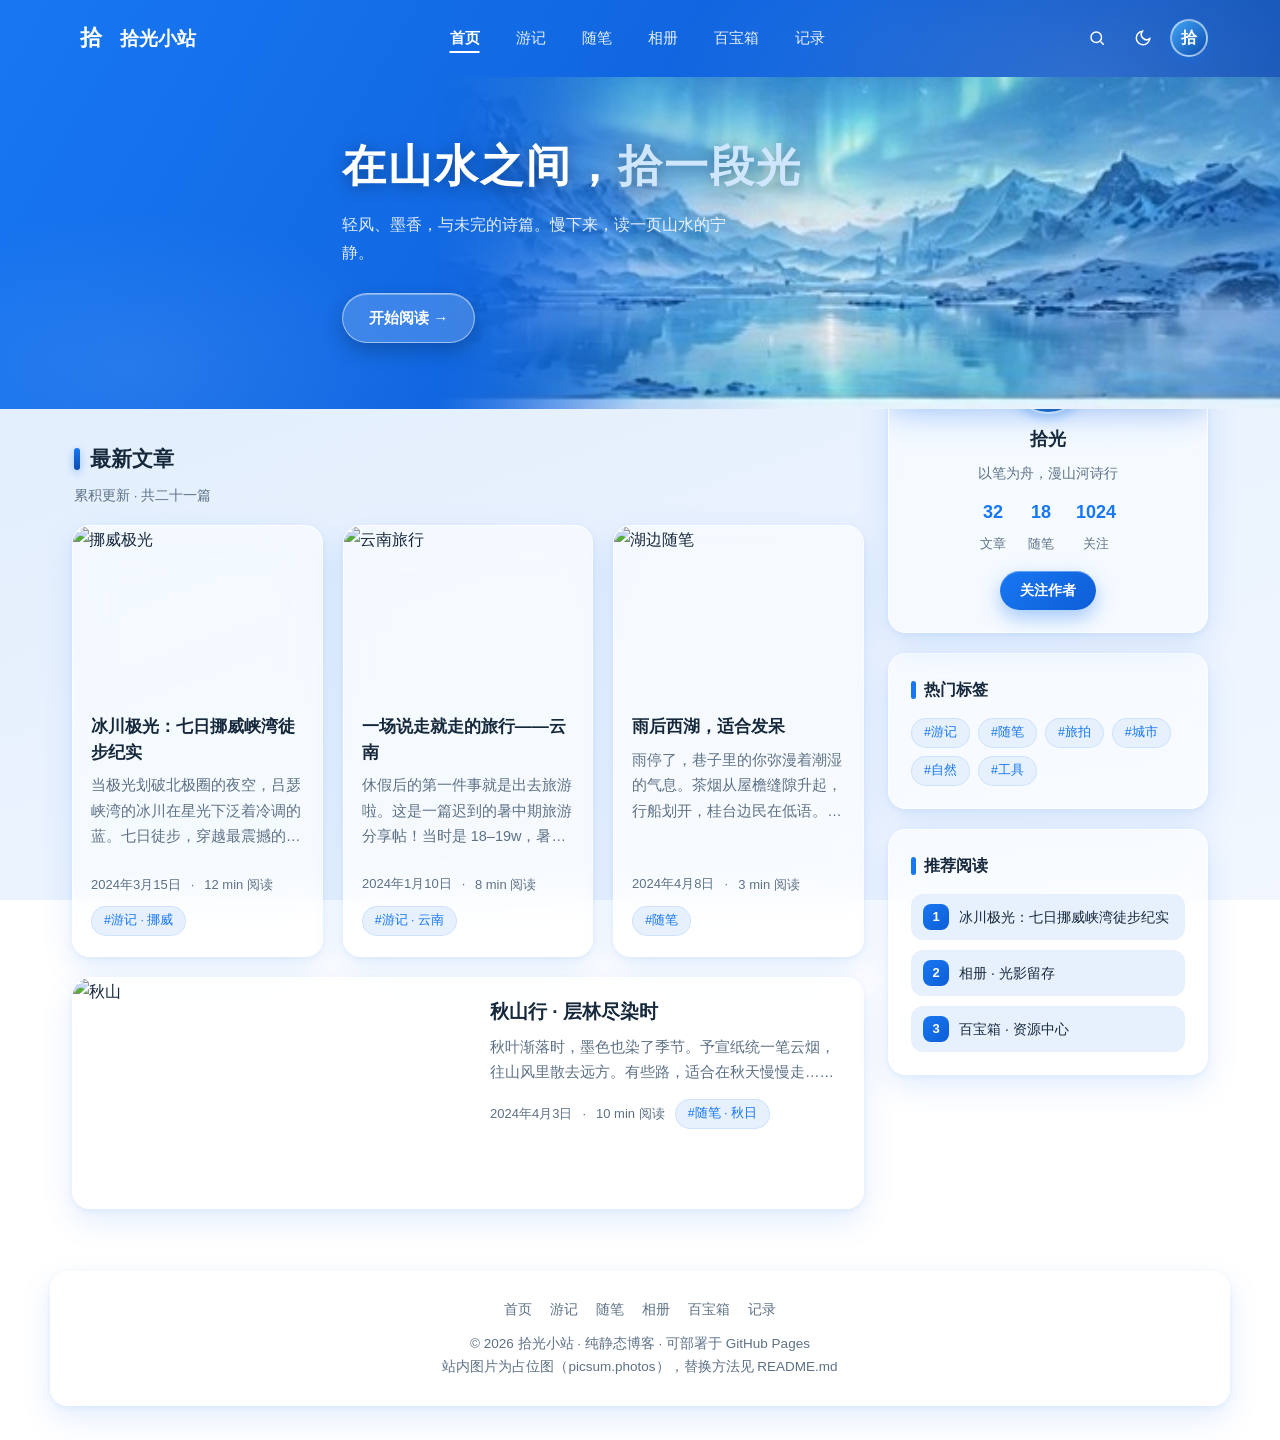
==== index.html @ 0eba267c "游记：修复头像+更换纯净极光banner+导航和谐渐变" ====
<!DOCTYPE html>
<html lang="zh-CN">
<head>
<meta charset="UTF-8">
<meta name="viewport" content="width=device-width, initial-scale=1.0">
<title>拾光小站 · 首页</title>
<meta name="description" content="拾光小站——游记、随笔、相册与百宝箱，记录山水与日常。">
<link rel="stylesheet" href="css/style.css?v=13">
</head>
<body data-page="index">

<!-- ================= 首页蓝色通栏（导航 + Banner） ================= -->
<div class="blue-top">
<header class="site-header solid">
  <div class="wrap header-inner">
    <a class="logo" href="index.html"><span class="logo-mark">拾</span><span class="logo-text">拾光小站</span></a>
    <nav class="main-nav" id="mainNav">
      <a href="index.html" data-nav="index">首页</a>
      <a href="travel.html" data-nav="travel">游记</a>
      <a href="essays.html" data-nav="essays">随笔</a>
      <a href="album.html" data-nav="album">相册</a>
      <a href="treasure.html" data-nav="treasure">百宝箱</a>
      <a href="records.html" data-nav="records">记录</a>
    </nav>
    <div class="header-actions">
      <button class="icon-btn" id="searchBtn" aria-label="搜索">
        <svg viewBox="0 0 24 24" fill="none" stroke="currentColor" stroke-width="2"><circle cx="11" cy="11" r="7"/><path d="M21 21l-4.3-4.3"/></svg>
      </button>
      <button class="icon-btn" id="themeBtn" aria-label="切换深浅色">
        <svg viewBox="0 0 24 24" fill="none" stroke="currentColor" stroke-width="2"><path d="M21 12.8A9 9 0 1 1 11.2 3a7 7 0 0 0 9.8 9.8z"/></svg>
      </button>
      <span class="avatar" title="博主">拾</span>
      <button class="icon-btn hamburger" id="hamburger" aria-label="菜单">
        <svg viewBox="0 0 24 24" fill="none" stroke="currentColor" stroke-width="2"><path d="M4 7h16M4 12h16M4 17h16"/></svg>
      </button>
    </div>
  </div>
  <div class="search-bar" id="searchBar">
    <div class="wrap search-inner">
      <input id="searchInput" type="text" placeholder="搜索文章、相册、百宝箱…">
      <div class="search-results" id="searchResults"></div>
    </div>
  </div>
</header>

<section class="hero-blue">
  <div class="hero-blue-bg"><img src="images/hero-banner.jpg" alt="山水横幅"></div>
  <div class="wrap hero-blue-inner">
    <div class="hero-blue-text">
      <h1>在山水之间，<span class="hl">拾一段光</span></h1>
      <p class="sub">轻风、墨香，与未完的诗篇。慢下来，读一页山水的宁静。</p>
      <a class="btn glass-btn" href="travel.html">开始阅读 →</a>
    </div>
  </div>
</section>
</div>

<div class="wrap">

  <!-- ================= 双栏 ================= -->
  <div class="layout">
    <main>
      <h2 class="section-title">最新文章</h2>
      <p class="section-sub">累积更新 · 共二十一篇</p>

      <div class="post-grid">
      <article class="post-card glass">
        <div class="cover"><a href="travel.html"><img loading="lazy" src="https://picsum.photos/seed/pick-aurora/900/440" alt="挪威极光"></a></div>
        <div class="post-body">
          <h3><a href="travel.html">冰川极光：七日挪威峡湾徒步纪实</a></h3>
          <p class="post-excerpt">当极光划破北极圈的夜空，吕瑟峡湾的冰川在星光下泛着冷调的蓝。七日徒步，穿越最震撼的峡湾线，从卑尔根出发，深入极地边缘，体验冰与光的诗篇……</p>
          <div class="post-meta"><span>2024年3月15日</span><span>·</span><span>12 min 阅读</span><a class="tag" href="travel.html">#游记 · 挪威</a></div>
        </div>
      </article>

      <article class="post-card glass">
        <div class="cover"><a href="travel.html"><img loading="lazy" src="https://picsum.photos/seed/pick-yunnan/900/440" alt="云南旅行"></a></div>
        <div class="post-body">
          <h3><a href="travel.html">一场说走就走的旅行——云南</a></h3>
          <p class="post-excerpt">休假后的第一件事就是出去旅游啦。这是一篇迟到的暑中期旅游分享帖！当时是 18–19w，暑中期后孕反消失，感觉身轻如燕，检查一路绿灯，于是说走就走，选了云南，主打一个休闲式穷游……</p>
          <div class="post-meta"><span>2024年1月10日</span><span>·</span><span>8 min 阅读</span><a class="tag" href="travel.html">#游记 · 云南</a></div>
        </div>
      </article>

      <article class="post-card glass">
        <div class="cover"><a href="essays.html"><img loading="lazy" src="https://picsum.photos/seed/pick-lake/900/440" alt="湖边随笔"></a></div>
        <div class="post-body">
          <h3><a href="essays.html">雨后西湖，适合发呆</a></h3>
          <p class="post-excerpt">雨停了，巷子里的你弥漫着潮湿的气息。茶烟从屋檐缝隙升起，行船划开，桂台边民在低语。有些下午，就该浪费在发呆里……</p>
          <div class="post-meta"><span>2024年4月8日</span><span>·</span><span>3 min 阅读</span><a class="tag" href="essays.html">#随笔</a></div>
        </div>
      </article>
      </div>

      <article class="post-card glass wide">
        <div class="cover"><a href="essays.html"><img loading="lazy" src="https://picsum.photos/seed/pick-autumn/900/520" alt="秋山"></a></div>
        <div class="post-body">
          <h3><a href="essays.html">秋山行 · 层林尽染时</a></h3>
          <p class="post-excerpt">秋叶渐落时，墨色也染了季节。予宣纸统一笔云烟，往山风里散去远方。有些路，适合在秋天慢慢走……</p>
          <div class="post-meta"><span>2024年4月3日</span><span>·</span><span>10 min 阅读</span><a class="tag" href="essays.html">#随笔 · 秋日</a></div>
        </div>
      </article>
    </main>

    <aside class="sidebar">
      <div class="side-card glass author-top">
        <span class="avatar big">拾</span>
        <div class="name">拾光</div>
        <p class="bio">以笔为舟，漫山河诗行</p>
        <div class="author-stats">
          <div><b>32</b><span>文章</span></div>
          <div><b>18</b><span>随笔</span></div>
          <div><b>1024</b><span>关注</span></div>
        </div>
        <a class="btn sm" href="records.html">关注作者</a>
      </div>

      <div class="side-card glass">
        <h4>热门标签</h4>
        <div class="tag-cloud">
          <a class="tag" href="travel.html">#游记</a>
          <a class="tag" href="essays.html">#随笔</a>
          <a class="tag" href="album.html">#旅拍</a>
          <a class="tag" href="album.html">#城市</a>
          <a class="tag" href="album.html">#自然</a>
          <a class="tag" href="treasure.html">#工具</a>
        </div>
      </div>

      <div class="side-card glass">
        <h4>推荐阅读</h4>
        <div class="rec-list">
          <a href="travel.html"><span class="n">1</span>冰川极光：七日挪威峡湾徒步纪实</a>
          <a href="album.html"><span class="n">2</span>相册 · 光影留存</a>
          <a href="treasure.html"><span class="n">3</span>百宝箱 · 资源中心</a>
        </div>
      </div>
    </aside>
  </div>
</div>

<!-- ================= 页脚（全站共用） ================= -->
<footer class="site-footer glass wrap">
  <nav class="fnav">
    <a href="index.html">首页</a><a href="travel.html">游记</a><a href="essays.html">随笔</a>
    <a href="album.html">相册</a><a href="treasure.html">百宝箱</a><a href="records.html">记录</a>
  </nav>
  <p>© <span id="year"></span> 拾光小站 · 纯静态博客 · 可部署于 GitHub Pages</p>
  <p>站内图片为占位图（picsum.photos），替换方法见 README.md</p>
</footer>

<button class="to-top" id="toTop" aria-label="回到顶部">↑</button>
<script src="js/main.js"></script>
</body>
</html>
---- css/style.css ----
/* ============================================================
   拾光小站 · 共享样式
   主色调 Facebook 蓝 #1877F2 / 浅冰蓝背景 / 全站玻璃拟态
   纯静态，无构建，直接可用
   ============================================================ */

:root {
  --fb: #1877F2;
  --fb-dark: #0d5ed6;
  --fb-deep: #0a4cb0;
  --fb-soft: #e7f1fe;
  --bg-a: #dcebfc;
  --bg-b: #f2f7ff;
  --card: rgba(255, 255, 255, 0.58);
  --card-border: rgba(255, 255, 255, 0.7);
  --text: #16283c;
  --muted: #5d7186;
  --line: rgba(24, 119, 242, 0.12);
  --shadow-1: 0 2px 6px rgba(24, 119, 242, 0.08);
  --shadow-2: 0 12px 32px rgba(24, 119, 242, 0.12);
  --shadow-3: 0 20px 48px rgba(24, 119, 242, 0.16);
  --radius: 18px;
  --font: -apple-system, BlinkMacSystemFont, "Segoe UI", "PingFang SC",
          "Hiragino Sans GB", "Microsoft YaHei", "Noto Sans SC", sans-serif;
}

/* 深色模式（主题切换按钮用） */
[data-theme="dark"] {
  --bg-a: #0a1830;
  --bg-b: #12294f;
  --card: rgba(18, 34, 62, 0.62);
  --card-border: rgba(120, 170, 255, 0.22);
  --text: #e9f1fc;
  --muted: #9db4d2;
  --line: rgba(120, 170, 255, 0.18);
  --fb-soft: rgba(24, 119, 242, 0.22);
}

* { box-sizing: border-box; margin: 0; padding: 0; }

html { scroll-behavior: smooth; }

body {
  font-family: var(--font);
  color: var(--text);
  background:
    radial-gradient(1200px 600px at 10% -5%, rgba(24, 119, 242, 0.14), transparent 60%),
    radial-gradient(1000px 500px at 95% 10%, rgba(24, 119, 242, 0.10), transparent 60%),
    linear-gradient(160deg, var(--bg-a), var(--bg-b));
  background-attachment: fixed;
  line-height: 1.75;
  min-height: 100vh;
  -webkit-font-smoothing: antialiased;
}

img { max-width: 100%; display: block; }
a { color: inherit; text-decoration: none; }

/* ---------- 玻璃拟态基类 ---------- */
.glass {
  background: var(--card);
  -webkit-backdrop-filter: blur(18px) saturate(1.4);
  backdrop-filter: blur(18px) saturate(1.4);
  border: 1px solid var(--card-border);
  border-radius: var(--radius);
  box-shadow: var(--shadow-1), var(--shadow-2);
}

/* ---------- 版心 ---------- */
.wrap { max-width: 1180px; margin: 0 auto; padding: 0 22px; }

/* ---------- 页眉 ---------- */
.site-header {
  position: sticky; top: 0; z-index: 100;
  background: transparent; border: none; box-shadow: none;
}
.header-inner {
  display: flex; align-items: center; justify-content: space-between;
  max-width: 1180px; margin: 0 auto; padding: 14px 22px; gap: 12px;
}
.logo { display: flex; align-items: center; gap: 10px; font-weight: 800; font-size: 19px; }
.logo-mark {
  width: 38px; height: 38px; flex: none;
  display: grid; place-items: center; color: var(--fb); font-size: 22px; font-weight: 800;
  background: transparent; border: none; box-shadow: none;
}
.main-nav { display: flex; gap: 4px; }
.main-nav a {
  padding: 9px 16px; font-size: 15px; color: var(--muted);
  white-space: nowrap; transition: color .25s ease;
}
.main-nav a:hover { color: var(--fb); background: none; }
.main-nav a.active {
  color: var(--fb); font-weight: 700; background: none; box-shadow: none;
  text-decoration: underline; text-underline-offset: 8px; text-decoration-thickness: 2px;
}
.header-actions { display: flex; align-items: center; gap: 8px; }
.icon-btn {
  width: 38px; height: 38px; border-radius: 50%; border: none;
  background: transparent; color: var(--text); cursor: pointer;
  display: grid; place-items: center;
  transition: transform .2s ease;
}
.icon-btn:hover { transform: translateY(-2px); box-shadow: none; }
.icon-btn svg { width: 18px; height: 18px; }
.avatar {
  width: 38px; height: 38px; border-radius: 50%; flex: none;
  display: grid; place-items: center; color: #fff; font-weight: 700;
  background: linear-gradient(135deg, #42a5f5, var(--fb-deep));
  box-shadow: 0 4px 12px rgba(24, 119, 242, 0.35);
  border: 2px solid rgba(255, 255, 255, 0.7);
}
.hamburger { display: none; }

/* 搜索条 */
.search-bar {
  overflow: hidden; max-height: 0; transition: max-height .3s ease;
  border-top: 1px solid transparent;
}
.search-bar.open { max-height: 300px; border-top-color: var(--line); }
.search-inner { padding: 14px 20px; }
.search-inner input {
  width: 100%; padding: 12px 16px; border-radius: 12px; font-size: 15px;
  border: 1px solid var(--line); background: rgba(255, 255, 255, 0.7);
  color: var(--text); outline: none; font-family: var(--font);
}
.search-inner input:focus { border-color: var(--fb); box-shadow: 0 0 0 3px rgba(24,119,242,.15); }
.search-results { margin-top: 10px; display: grid; gap: 8px; }
.search-results a {
  padding: 10px 14px; border-radius: 12px; background: var(--fb-soft);
  font-size: 14px; transition: transform .2s ease;
}
.search-results a:hover { transform: translateX(4px); }
.search-empty { color: var(--muted); font-size: 14px; padding: 8px 4px; }

/* ---------- 按钮（文字绝不溢出） ---------- */
.btn {
  display: inline-flex; align-items: center; justify-content: center; gap: 8px;
  padding: 11px 26px; border-radius: 999px; border: none; cursor: pointer;
  font-size: 15px; font-weight: 700; font-family: var(--font);
  color: #fff; white-space: nowrap; flex: none;
  background: linear-gradient(135deg, var(--fb), var(--fb-dark));
  box-shadow: 0 8px 20px rgba(24, 119, 242, 0.38), inset 0 1px 0 rgba(255,255,255,.35);
  transition: transform .22s ease, box-shadow .22s ease;
}
.btn:hover { transform: translateY(-3px); box-shadow: 0 14px 28px rgba(24,119,242,.42), inset 0 1px 0 rgba(255,255,255,.35); }
.btn:active { transform: translateY(-1px); }
.btn.ghost {
  background: var(--card); color: var(--fb);
  border: 1px solid var(--line);
  -webkit-backdrop-filter: blur(12px); backdrop-filter: blur(12px);
  box-shadow: var(--shadow-1);
}
.btn.sm { padding: 8px 20px; font-size: 13.5px; }

/* ---------- 首页蓝色通栏（导航 + Banner，贴渲染图） ---------- */
.blue-top {
  background: linear-gradient(120deg, #1877F2 0%, #0f63dd 55%, #0a45a5 100%);
  position: relative; overflow: hidden;
}
.blue-top::before {
  content: ""; position: absolute; inset: 0; pointer-events: none;
  background:
    radial-gradient(700px 320px at 85% 20%, rgba(255,255,255,.14), transparent 60%),
    radial-gradient(500px 260px at 10% 90%, rgba(255,255,255,.08), transparent 60%);
}
/* 蓝条上的实色导航 */
.site-header.solid {
  position: relative; z-index: 2; max-width: none; margin: 0; border-radius: 0;
  background: transparent; border: none; box-shadow: none;
  -webkit-backdrop-filter: none; backdrop-filter: none;
}
.site-header.solid .header-inner { max-width: 1180px; margin: 0 auto; padding: 16px 22px; }
.site-header.solid .logo-text { color: #fff; }
.site-header.solid .logo-mark { background: transparent; border: none; box-shadow: none; color: #fff; }
.site-header.solid .main-nav a { color: rgba(255,255,255,.9); }
.site-header.solid .main-nav a:hover { background: none; color: #fff; }
.site-header.solid .main-nav a.active {
  background: none; box-shadow: none; color: #fff; font-weight: 700;
  text-decoration: underline; text-underline-offset: 8px; text-decoration-thickness: 2px;
}
.site-header.solid .icon-btn { background: transparent; border: none; box-shadow: none; color: #fff; }
.site-header.solid .avatar { border-color: rgba(255,255,255,.55); }
.site-header.solid .search-bar.open { border-top-color: rgba(255,255,255,.25); }
.site-header.solid .search-inner input { background: rgba(255,255,255,.94); }
/* Banner：山水图右置，与蓝底羽化融合 */
.hero-blue { position: relative; z-index: 1; overflow: hidden; }
.hero-blue-bg {
  position: absolute; top: 0; right: 0; bottom: 0; width: 66%;
  -webkit-mask-image: linear-gradient(90deg, transparent 0, #000 24%);
  mask-image: linear-gradient(90deg, transparent 0, #000 24%);
}
.hero-blue-bg img { width: 100%; height: 100%; object-fit: cover; display: block; }
.hero-blue-bg::after {
  content: ""; position: absolute; inset: 0;
  background: linear-gradient(90deg, rgba(15,99,221,.5), rgba(15,99,221,0) 42%);
}
.hero-blue-inner { position: relative; z-index: 1; padding-top: 58px; padding-bottom: 66px; max-width: 640px; }
.hero-blue-text h1 {
  color: #fff; font-size: clamp(30px, 4.2vw, 44px); line-height: 1.4;
  letter-spacing: 2px; margin-bottom: 14px; text-shadow: 0 3px 16px rgba(0,0,0,.35);
}
.hero-blue-text h1 .hl { color: #cfe6ff; }
.hero-blue-text .sub { color: rgba(255,255,255,.88); font-size: 16px; margin-bottom: 26px; max-width: 44ch; }
.btn.glass-btn {
  background: rgba(255,255,255,.18); color: #fff;
  border: 1px solid rgba(255,255,255,.5);
  -webkit-backdrop-filter: blur(10px); backdrop-filter: blur(10px);
  box-shadow: 0 8px 20px rgba(0,0,0,.22), inset 0 1px 0 rgba(255,255,255,.35);
}

/* ---------- 最新文章三列 ---------- */
.post-grid { display: grid; grid-template-columns: repeat(3, 1fr); gap: 20px; }
.post-grid .post-card { margin-bottom: 0; display: flex; flex-direction: column; }
.post-grid .post-card .cover img { height: 170px; }
.post-grid .post-body { padding: 18px 18px 20px; display: flex; flex-direction: column; flex: 1; }
.post-grid .post-body h3 { font-size: 17px; }
.post-grid .post-excerpt { -webkit-line-clamp: 3; }
.post-grid .post-meta { margin-top: auto; padding-top: 10px; }
/* 宽幅大卡（三张下面那张） */
.post-card.wide { display: grid; grid-template-columns: 1fr 1fr; margin-top: 20px; }
.post-card.wide .cover img { height: 100%; min-height: 230px; }

/* ---------- 双栏布局 ---------- */
.layout { display: grid; grid-template-columns: 1fr 320px; gap: 24px; margin: 26px 0 40px; align-items: start; }
.section-title { display: flex; align-items: center; gap: 10px; font-size: 21px; font-weight: 800; margin: 6px 2px 16px; }
.section-title::before { content: ""; width: 6px; height: 22px; border-radius: 4px; background: linear-gradient(180deg, var(--fb), var(--fb-deep)); box-shadow: 0 3px 8px rgba(24,119,242,.4); }
.section-sub { color: var(--muted); font-size: 13.5px; margin: -10px 2px 18px; }

/* ---------- 文章卡片 ---------- */
.post-card {
  padding: 0; overflow: hidden; margin-bottom: 22px;
  transition: transform .28s ease, box-shadow .28s ease;
}
.post-card:hover { transform: translateY(-6px); box-shadow: var(--shadow-2), var(--shadow-3); }
.post-card .cover { overflow: hidden; }
.post-card .cover img { width: 100%; height: 220px; object-fit: cover; transition: transform .6s ease; }
.post-card:hover .cover img { transform: scale(1.05); }
.post-body { padding: 20px 22px 22px; }
.post-body h3 { font-size: 19px; margin-bottom: 8px; line-height: 1.5; }
.post-body h3 a:hover { color: var(--fb); }
.post-excerpt { color: var(--muted); font-size: 14.5px; margin-bottom: 14px;
  display: -webkit-box; -webkit-line-clamp: 2; -webkit-box-orient: vertical; overflow: hidden; }
.post-meta { display: flex; flex-wrap: wrap; gap: 10px; align-items: center; font-size: 13px; color: var(--muted); }
.tag {
  font-size: 12.5px; color: var(--fb); background: var(--fb-soft);
  border: 1px solid var(--line); padding: 3px 12px; border-radius: 999px; white-space: nowrap;
}

/* ---------- 侧栏 ---------- */
.sidebar { display: grid; gap: 20px; position: sticky; top: 96px; }
.side-card { padding: 22px; }
.side-card h4 { font-size: 16px; font-weight: 800; margin-bottom: 14px; display: flex; align-items: center; gap: 8px; }
.side-card h4::before { content: ""; width: 5px; height: 18px; border-radius: 3px; background: var(--fb); }
.author-top { text-align: center; }
.author-top .avatar.big { width: 76px; height: 76px; font-size: 30px; margin: 0 auto 10px; }
.author-top .name { font-size: 18px; font-weight: 800; }
.author-top .bio { color: var(--muted); font-size: 13.5px; margin: 6px 0 12px; }
.author-stats { display: flex; justify-content: center; gap: 22px; margin-bottom: 14px; }
.author-stats div { text-align: center; }
.author-stats b { display: block; font-size: 18px; color: var(--fb); }
.author-stats span { font-size: 12.5px; color: var(--muted); }
.tag-cloud { display: flex; flex-wrap: wrap; gap: 8px; }
.rec-list { display: grid; gap: 10px; }
.rec-list a { display: flex; gap: 10px; align-items: center; padding: 10px 12px; border-radius: 12px; background: var(--fb-soft); font-size: 14px; transition: transform .2s ease; }
.rec-list a:hover { transform: translateX(4px); }
.rec-list .n { flex: none; width: 26px; height: 26px; border-radius: 8px; display: grid; place-items: center;
  background: linear-gradient(135deg, var(--fb), var(--fb-dark)); color: #fff; font-size: 13px; font-weight: 700; }

/* ---------- 页脚 ---------- */
.site-footer { margin: 20px auto 34px; padding: 26px 30px; text-align: center; color: var(--muted); font-size: 13.5px; }
.site-footer .fnav { display: flex; justify-content: center; flex-wrap: wrap; gap: 18px; margin-bottom: 10px; }
.site-footer .fnav a:hover { color: var(--fb); }

/* ---------- 回到顶部 ---------- */
.to-top {
  position: fixed; right: 26px; bottom: 30px; z-index: 90;
  width: 48px; height: 48px; border-radius: 50%; border: 1px solid var(--card-border);
  background: linear-gradient(135deg, var(--fb), var(--fb-dark)); color: #fff;
  font-size: 20px; cursor: pointer; display: grid; place-items: center;
  box-shadow: 0 10px 24px rgba(24,119,242,.4);
  opacity: 0; pointer-events: none; transform: translateY(12px);
  transition: all .3s ease;
}
.to-top.show { opacity: 1; pointer-events: auto; transform: none; }
.to-top:hover { transform: translateY(-4px); }

/* ---------- 内页通用 ---------- */
.page-hero { margin: 26px 0; padding: 40px; text-align: center; position: relative; overflow: hidden; }
.page-hero h1 { font-size: clamp(26px, 3.6vw, 36px); margin-bottom: 10px; }
.page-hero p { color: var(--muted); max-width: 60ch; margin: 0 auto; }

/* 文章详情 hero */
.article-hero { margin: 26px 0; overflow: hidden; position: relative; }
.article-hero img { width: 100%; height: 380px; object-fit: cover; }
.article-hero .overlay {
  position: absolute; inset: auto 0 0 0; padding: 60px 36px 28px; color: #fff;
  background: linear-gradient(180deg, transparent, rgba(8, 25, 55, 0.78));
}
.article-hero h1 { font-size: clamp(24px, 3.4vw, 34px); margin-bottom: 10px; text-shadow: 0 2px 12px rgba(0,0,0,.4); }
.article-hero .meta { display: flex; flex-wrap: wrap; gap: 12px; font-size: 13.5px; opacity: .92; }
.article-hero .meta span { background: rgba(255,255,255,.18); border: 1px solid rgba(255,255,255,.35);
  padding: 4px 14px; border-radius: 999px; white-space: nowrap;
  -webkit-backdrop-filter: blur(8px); backdrop-filter: blur(8px); }

.article-body { padding: 34px 36px; }
.article-body h2 { font-size: 22px; margin: 30px 0 14px; padding-left: 12px; border-left: 5px solid var(--fb); }
.article-body h2:first-child { margin-top: 0; }
.article-body p { margin-bottom: 16px; color: var(--text); }
.article-body figure { margin: 22px 0; }
.article-body figure img { border-radius: 14px; box-shadow: var(--shadow-2); width: 100%; }
.article-body figcaption { text-align: center; color: var(--muted); font-size: 13px; margin-top: 8px; }
.article-body ul.route { list-style: none; display: grid; gap: 10px; margin: 16px 0; }
.article-body ul.route li { padding: 12px 16px; border-radius: 12px; background: var(--fb-soft); border: 1px solid var(--line); font-size: 15px; }
.toc { list-style: none; display: grid; gap: 8px; counter-reset: toc; }
.toc a { display: flex; gap: 10px; align-items: baseline; padding: 9px 12px; border-radius: 10px; font-size: 14.5px; transition: background .2s ease; }
.toc a:hover, .toc a.active { background: var(--fb-soft); color: var(--fb); font-weight: 700; }
.toc a::before { counter-increment: toc; content: "0" counter(toc); color: var(--fb); font-weight: 800; font-size: 13px; }

/* ---------- 随笔时间流 ---------- */
.essay-stream { position: relative; margin: 8px 0 40px; padding-left: 34px; }
.essay-stream::before { content: ""; position: absolute; left: 10px; top: 8px; bottom: 8px; width: 3px;
  border-radius: 3px; background: linear-gradient(180deg, var(--fb), rgba(24,119,242,.08)); }
.essay-item { position: relative; margin-bottom: 20px; padding: 20px 22px; transition: transform .25s ease, box-shadow .25s ease; }
.essay-item:hover { transform: translateY(-4px); box-shadow: var(--shadow-2), var(--shadow-3); }
.essay-item::before { content: ""; position: absolute; left: -30px; top: 26px; width: 14px; height: 14px;
  border-radius: 50%; background: var(--fb); border: 3px solid #fff;
  box-shadow: 0 0 0 4px rgba(24,119,242,.25); }
.essay-date { font-size: 12.5px; color: var(--fb); font-weight: 700; margin-bottom: 8px; }
.essay-item p { font-size: 15.5px; }
.essay-item .mood { margin-top: 10px; font-size: 13px; color: var(--muted); }

/* ---------- 相册 ---------- */
.tabs { display: flex; flex-wrap: wrap; gap: 10px; margin: 0 2px 20px; }
.tab {
  padding: 9px 22px; border-radius: 999px; border: 1px solid var(--line); cursor: pointer;
  background: var(--card); font-size: 14.5px; font-family: var(--font); color: var(--muted);
  white-space: nowrap; -webkit-backdrop-filter: blur(12px); backdrop-filter: blur(12px);
  box-shadow: var(--shadow-1); transition: all .25s ease;
}
.tab:hover { color: var(--fb); transform: translateY(-2px); }
.tab.active { color: #fff; font-weight: 700; border-color: transparent;
  background: linear-gradient(135deg, var(--fb), var(--fb-dark));
  box-shadow: 0 8px 18px rgba(24,119,242,.35); }
/* ---------- 相册：统一尺寸网格 ---------- */
.masonry { display: grid; grid-template-columns: repeat(3, 1fr); gap: 18px; margin-bottom: 44px; }
.photo {
  margin-bottom: 0; overflow: hidden; padding: 12px;
  transition: transform .28s ease, box-shadow .28s ease;
}
.photo:hover { transform: translateY(-6px) scale(1.01); box-shadow: var(--shadow-2), var(--shadow-3); }
.photo.hide { display: none; }

/* ---------- 相册页：整页蓝色（贴渲染图） ---------- */
body.page-blue {
  background:
    url("../images/album/page-bg.jpg") center top / cover no-repeat,
    linear-gradient(150deg, #1c82f2 0%, #0f63dd 45%, #0a49ad 100%);
  background-attachment: fixed;
}
/* 相册大外框（贴渲染图） */
.album-panel {
  margin: 26px 0 46px; padding: 36px 36px 42px;
  border-radius: 26px;
  background: rgba(255, 255, 255, 0.3);
  -webkit-backdrop-filter: blur(22px); backdrop-filter: blur(22px);
  border: 1px solid rgba(255, 255, 255, 0.55);
  box-shadow: 0 24px 60px rgba(8, 40, 100, 0.3), inset 0 1px 0 rgba(255, 255, 255, 0.6);
}
.album-panel .album-head { margin: 0 0 26px; }
.album-panel .masonry { margin-bottom: 0; }
/* 面板内深色文字（贴渲染图） */
.album-panel .album-title h1 { color: #0b3a8f; text-shadow: none; }
.album-panel .album-title p { color: rgba(11, 58, 143, 0.72); }
.album-panel .tab {
  background: rgba(255, 255, 255, 0.6); border-color: rgba(24, 119, 242, 0.28); color: var(--fb);
}
.album-panel .tab:hover { background: rgba(255, 255, 255, 0.85); color: var(--fb-dark); }
.album-panel .tab.active {
  background: linear-gradient(135deg, var(--fb), var(--fb-dark)); color: #fff; border-color: transparent;
}
.album-head {
  display: flex; justify-content: space-between; align-items: center;
  gap: 18px; flex-wrap: wrap; margin: 34px 2px 24px;
}
.album-title h1 {
  color: #fff; font-size: clamp(26px, 3.4vw, 34px); letter-spacing: 2px;
  text-shadow: 0 3px 14px rgba(0,0,0,.3);
}
.album-title p { color: rgba(255,255,255,.88); font-size: 14px; margin-top: 8px; }
body.page-blue .tabs { margin: 0; }
body.page-blue .tab {
  background: rgba(255,255,255,.16); border-color: rgba(255,255,255,.4); color: #fff;
}
body.page-blue .tab:hover { color: #fff; background: rgba(255,255,255,.28); }
body.page-blue .tab.active { background: #fff; color: var(--fb); }
body.page-blue .photo {
  background: rgba(255,255,255,.78);
  border-color: rgba(255,255,255,.85);
}
.photo img { width: 100%; aspect-ratio: 16 / 10; object-fit: cover; border-radius: 10px; }
.photo .cap { padding: 12px 8px 6px; display: block; text-align: center; }
.photo .cap b { display: block; font-size: 16.5px; margin-bottom: 8px; }
.cap-meta {
  display: flex; justify-content: space-between; align-items: center;
  font-size: 13px; color: var(--muted);
}
.cap-meta .like { color: var(--fb); font-weight: 800; white-space: nowrap; }
/* 上传照片浮钮 */
.upload-fab {
  position: fixed; right: 26px; bottom: 96px; z-index: 90;
  display: inline-flex; align-items: center; gap: 8px;
  padding: 12px 22px; border-radius: 999px; border: 1px solid rgba(255,255,255,.5);
  background: rgba(255,255,255,.2); color: #fff; cursor: pointer;
  font-size: 15px; font-weight: 700; font-family: var(--font); white-space: nowrap;
  -webkit-backdrop-filter: blur(12px); backdrop-filter: blur(12px);
  box-shadow: 0 10px 24px rgba(0,0,0,.25);
  transition: transform .2s ease;
}
.upload-fab:hover { transform: translateY(-3px); }
/* 轻提示 */
#toast {
  position: fixed; left: 50%; bottom: 90px; z-index: 200;
  transform: translate(-50%, 16px);
  background: rgba(8, 32, 72, .94); color: #fff;
  border: 1px solid rgba(255,255,255,.3);
  padding: 12px 26px; border-radius: 999px; font-size: 14px; text-align: center;
  max-width: 88vw; opacity: 0; pointer-events: none;
  transition: opacity .3s ease, transform .3s ease;
}
#toast.show { opacity: 1; transform: translate(-50%, 0); }

/* ---------- 百宝箱蓝色 Banner（独立通栏） ---------- */
.treasure-banner {
  background:
    url("../images/treasure/banner-bg.jpg?v=3") center / cover no-repeat,
    linear-gradient(120deg, #1877F2 0%, #0f63dd 55%, #0a45a5 100%);
  position: relative; overflow: hidden;
  margin: 0 0 10px;
}
.treasure-banner::before {
  content: ""; position: absolute; inset: 0; pointer-events: none;
  background:
    radial-gradient(700px 320px at 15% 30%, rgba(255,255,255,.14), transparent 60%),
    radial-gradient(500px 260px at 90% 80%, rgba(255,255,255,.08), transparent 60%);
}
.treasure-banner-inner {
  display: grid; grid-template-columns: auto 1fr auto; gap: 36px; align-items: center;
  padding-top: 40px; padding-bottom: 48px; position: relative; z-index: 1;
}
.treasure-chest { width: 170px; height: auto; filter: drop-shadow(0 0 22px rgba(120, 190, 255, .55)); }
.treasure-banner-text h1 {
  color: #fff; font-size: clamp(28px, 3.8vw, 40px); letter-spacing: 2px; margin-bottom: 10px;
  text-shadow: 0 3px 16px rgba(0,0,0,.35);
}
.treasure-banner-text .sub { color: #cfe6ff; font-size: 15.5px; font-weight: 700; margin-bottom: 6px; }
.treasure-banner-text .desc { color: rgba(255,255,255,.82); font-size: 14px; }
.treasure-stats { padding: 18px 20px; display: grid; gap: 12px; min-width: 170px;
  background: rgba(255,255,255,.16); border: 1px solid rgba(255,255,255,.4);
  -webkit-backdrop-filter: blur(14px); backdrop-filter: blur(14px); }
.tstat { display: flex; align-items: baseline; gap: 10px; }
.tstat b { font-size: 20px; color: #fff; }
.tstat span { font-size: 12.5px; color: rgba(255,255,255,.85); white-space: nowrap; }
/* 资源卡图标（渲染图裁出） */
.res-icon-img {
  width: 64px; height: 64px; object-fit: cover; border-radius: 18px; margin: 0 auto 12px;
  box-shadow: 0 8px 18px rgba(24,119,242,.25);
  background: #fff;
}
.res-grid { display: grid; grid-template-columns: repeat(4, 1fr); gap: 18px; margin-bottom: 44px; }
.res-card { padding: 24px 20px; text-align: center; transition: transform .28s ease, box-shadow .28s ease; }
.res-card:hover { transform: translateY(-8px); box-shadow: var(--shadow-2), var(--shadow-3); }
.res-icon {
  width: 58px; height: 58px; margin: 0 auto 12px; border-radius: 18px;
  display: grid; place-items: center; font-size: 27px; color: #fff;
  background: linear-gradient(135deg, var(--fb), var(--fb-deep));
  box-shadow: 0 8px 18px rgba(24,119,242,.35), inset 0 1px 0 rgba(255,255,255,.4);
}
.res-card h3 { font-size: 16.5px; margin-bottom: 8px; }
.res-card p { font-size: 13px; color: var(--muted); margin-bottom: 16px; min-height: 60px; }

/* ---------- 记录时间线 ---------- */
.timeline { position: relative; max-width: 760px; margin: 10px auto 50px; padding-left: 40px; }
.timeline::before { content: ""; position: absolute; left: 13px; top: 6px; bottom: 6px; width: 3px;
  border-radius: 3px; background: linear-gradient(180deg, var(--fb), rgba(24,119,242,.08)); }
.tl-item { position: relative; margin-bottom: 22px; padding: 22px 24px; transition: transform .25s ease, box-shadow .25s ease; }
.tl-item:hover { transform: translateX(6px); box-shadow: var(--shadow-2), var(--shadow-3); }
.tl-item::before { content: ""; position: absolute; left: -33px; top: 28px; width: 16px; height: 16px;
  border-radius: 50%; background: linear-gradient(135deg, var(--fb), var(--fb-deep));
  border: 3px solid #fff; box-shadow: 0 0 0 5px rgba(24,119,242,.22); }
.tl-date { display: inline-block; font-size: 12.5px; font-weight: 800; color: #fff;
  background: linear-gradient(135deg, var(--fb), var(--fb-dark));
  padding: 4px 14px; border-radius: 999px; margin-bottom: 10px; white-space: nowrap;
  box-shadow: 0 4px 10px rgba(24,119,242,.3); }
.tl-item h3 { font-size: 17.5px; margin-bottom: 6px; }
.tl-item p { color: var(--muted); font-size: 14.5px; }

/* ---------- 游记详情（贴渲染图科技风） ---------- */
.travel-top { background: linear-gradient(120deg, #1877F2 0%, #0f63dd 55%, #0a45a5 100%); }
/* 极光 banner 只在导航下方：左侧蓝渐变与导航和谐衔接，右侧山水极光 */
.travel-hero {
  background:
    linear-gradient(90deg, rgba(13,88,205,.95) 0%, rgba(13,88,205,.55) 30%, rgba(13,88,205,0) 58%),
    url("../images/travel/hero-aurora.jpg?v=2") center / cover no-repeat,
    #0a2a6b;
  position: relative;
}
.travel-hero::before { content: ""; position: absolute; inset: 0; pointer-events: none;
  background: linear-gradient(180deg, rgba(10,69,165,.5), transparent 32%); }
.travel-hero::after { content: ""; position: absolute; inset: 0; pointer-events: none;
  background: linear-gradient(180deg, transparent 55%, rgba(8,20,40,.5)); }
.travel-hero-inner { position: relative; z-index: 1; padding: 64px 22px 88px; }
.travel-hero-inner h1 { color: #fff; font-size: clamp(26px, 3.6vw, 40px); letter-spacing: 2px;
  text-shadow: 0 3px 18px rgba(0,0,0,.5); margin-bottom: 10px; }
.travel-hero-inner .sub { color: rgba(255,255,255,.85); font-size: 15px; letter-spacing: 1px; }
.hero-pills { display: flex; flex-wrap: wrap; gap: 10px; margin-top: 20px; }
.hero-pills span {
  background: rgba(255,255,255,.13); border: 1px solid rgba(255,255,255,.38);
  -webkit-backdrop-filter: blur(8px); backdrop-filter: blur(8px);
  color: #fff; font-size: 13px; padding: 7px 16px; border-radius: 999px; white-space: nowrap;
}
/* 科技角框 */
.tech-card { position: relative; }
.tech-card::before, .tech-card::after {
  content: ""; position: absolute; width: 24px; height: 24px; border: 2px solid var(--fb); pointer-events: none;
}
.tech-card::before { top: -2px; left: -2px; border-right: none; border-bottom: none; border-top-left-radius: 18px; }
.tech-card::after { bottom: -2px; right: -2px; border-left: none; border-top: none; border-bottom-right-radius: 18px; }
/* 左上小信息卡 */
.info-mini {
  display: grid; grid-template-columns: repeat(4, 1fr); gap: 8px;
  padding: 18px 20px; margin-bottom: 22px; text-align: center;
}
.info-mini .k { font-size: 18px; display: block; margin-bottom: 2px; }
.info-mini b { display: block; font-size: 16px; color: var(--text); }
.info-mini i { font-style: normal; font-size: 12px; color: var(--muted); }
/* 正文分节 */
.tsec { padding: 30px 32px; margin-bottom: 22px; }
.tsec h2 { font-size: 21px; margin-bottom: 14px; color: var(--text); }
.tsec h2 .num { color: var(--fb); font-weight: 800; margin-right: 6px; }
.tsec p { color: var(--muted); font-size: 15px; line-height: 1.9; margin-bottom: 12px; }
.tsec p:last-child { margin-bottom: 0; }
.route { list-style: none; margin: 0 0 16px; display: grid; gap: 8px; }
.route li { background: var(--fb-soft); border: 1px solid rgba(24,119,242,.18); border-radius: 12px;
  padding: 12px 16px; font-size: 14.5px; }
.route li b { color: var(--fb); margin-right: 10px; }
.tips { list-style: none; margin: 0 0 12px; display: grid; gap: 10px; }
.tips li { font-size: 14.5px; color: var(--muted); padding-left: 18px; position: relative; line-height: 1.8; }
.tips li::before { content: ""; position: absolute; left: 0; top: 11px; width: 8px; height: 8px;
  border-radius: 50%; background: var(--fb); box-shadow: 0 0 0 4px var(--fb-soft); }
.tips li b { color: var(--text); }
.tsec-media { display: grid; grid-template-columns: 240px 1fr; gap: 24px; align-items: center; }
.tsec-img { width: 100%; border-radius: 14px; border: 1px solid var(--card-border); box-shadow: var(--shadow-2); }
.capline { font-size: 12.5px; color: var(--muted); margin-top: 8px; }
/* 侧栏 */
.avatar-img { width: 64px; height: 64px; border-radius: 50%; object-fit: cover; border: 2px solid #fff;
  box-shadow: 0 8px 20px rgba(24,119,242,.3); }
.avatar-img.big { width: 84px; height: 84px; display: block; margin: 0 auto 10px; }
.side-card h4 .en { display: block; font-size: 11px; color: var(--muted); font-weight: 400; letter-spacing: 1px; }
.toc-num { list-style: none; margin: 0; }
.toc-num li { margin-bottom: 2px; }
.toc-num a { display: flex; align-items: center; gap: 12px; padding: 10px 12px; border-radius: 10px;
  font-size: 14px; color: var(--text); }
.toc-num a:hover { background: var(--fb-soft); color: var(--fb); }
.toc-num .n { color: var(--fb); font-weight: 800; font-size: 13px; min-width: 22px; }
.rel-list { display: grid; gap: 10px; }
.rel-list a { display: grid; grid-template-columns: 56px 1fr 18px; gap: 12px; align-items: center;
  padding: 8px; border-radius: 12px; }
.rel-list a:hover { background: var(--fb-soft); }
.rel-list img { width: 56px; height: 44px; object-fit: cover; border-radius: 8px; }
.rel-list span { font-size: 13.5px; color: var(--text); line-height: 1.5; }
.rel-list i { font-style: normal; color: var(--muted); }
.btn.follow { background: linear-gradient(135deg, var(--fb), var(--fb-dark)); color: #fff; border: none;
  box-shadow: 0 8px 18px rgba(24,119,242,.4); }
.btn.follow:hover { color: #fff; transform: translateY(-2px); }
/* 作者卡片飘在 banner 上（贴渲染图） */
.sidebar .author-top { position: relative; z-index: 2; margin-top: -120px; }

/* ---------- 响应式 ---------- */
@media (max-width: 1020px) {
  .res-grid { grid-template-columns: repeat(2, 1fr); }
  .masonry { grid-template-columns: repeat(2, 1fr); }
}
@media (max-width: 900px) {
  .layout { grid-template-columns: 1fr; }
  .sidebar { position: static; }
  .post-grid { grid-template-columns: 1fr; }
  .post-card.wide { grid-template-columns: 1fr; }
  .hero-blue-bg { position: relative; width: 100%; height: 220px;
    -webkit-mask-image: none; mask-image: none; }
  .hero-blue-inner { padding-top: 30px; padding-bottom: 40px; max-width: none; }
  .treasure-banner-inner { grid-template-columns: 1fr; gap: 20px; text-align: center; padding-top: 32px; padding-bottom: 40px; }
  .treasure-chest { width: 130px; margin: 0 auto; }
  .treasure-stats { grid-template-columns: repeat(3, 1fr); min-width: 0; }
  .tstat { flex-direction: column; align-items: center; gap: 2px; }
  .treasure-hero { grid-template-columns: 1fr; }
}
@media (max-width: 760px) {
  .main-nav {
    position: absolute; top: calc(100% + 10px); left: 0; right: 0;
    flex-direction: column; padding: 12px; gap: 4px;
    background: var(--card); border: 1px solid var(--card-border); border-radius: 16px;
    -webkit-backdrop-filter: blur(20px); backdrop-filter: blur(20px);
    box-shadow: var(--shadow-3); display: none;
  }
  .main-nav.open { display: flex; }
  .main-nav a { padding: 12px 16px; }
  .hamburger { display: grid; }
  .site-header { top: 8px; }
  .site-header.solid .main-nav {
    background: rgba(10, 60, 140, 0.95);
    border-color: rgba(255,255,255,.25);
  }
  .site-header.solid .main-nav a { color: rgba(255,255,255,.92); }
  .site-header.solid .main-nav a.active { background: #fff; color: var(--fb); }
  .article-hero img { height: 240px; }
  .article-body { padding: 24px 20px; }
  .masonry { grid-template-columns: 1fr; }
  .res-grid { grid-template-columns: 1fr; }
  .page-hero { padding: 30px 22px; }
  .to-top { right: 16px; bottom: 20px; }
  .upload-fab { right: 16px; bottom: 86px; padding: 10px 18px; font-size: 14px; }
  .album-head { margin-top: 26px; }
  .album-panel { padding: 24px 18px 28px; border-radius: 20px; margin: 18px 0 36px; }
  .travel-hero-inner { padding: 44px 22px 48px; }
  .tsec { padding: 22px 20px; }
  .tsec-media { grid-template-columns: 1fr; }
  .info-mini { grid-template-columns: repeat(2, 1fr); gap: 14px; }
  .sidebar .author-top { margin-top: 0; }
}
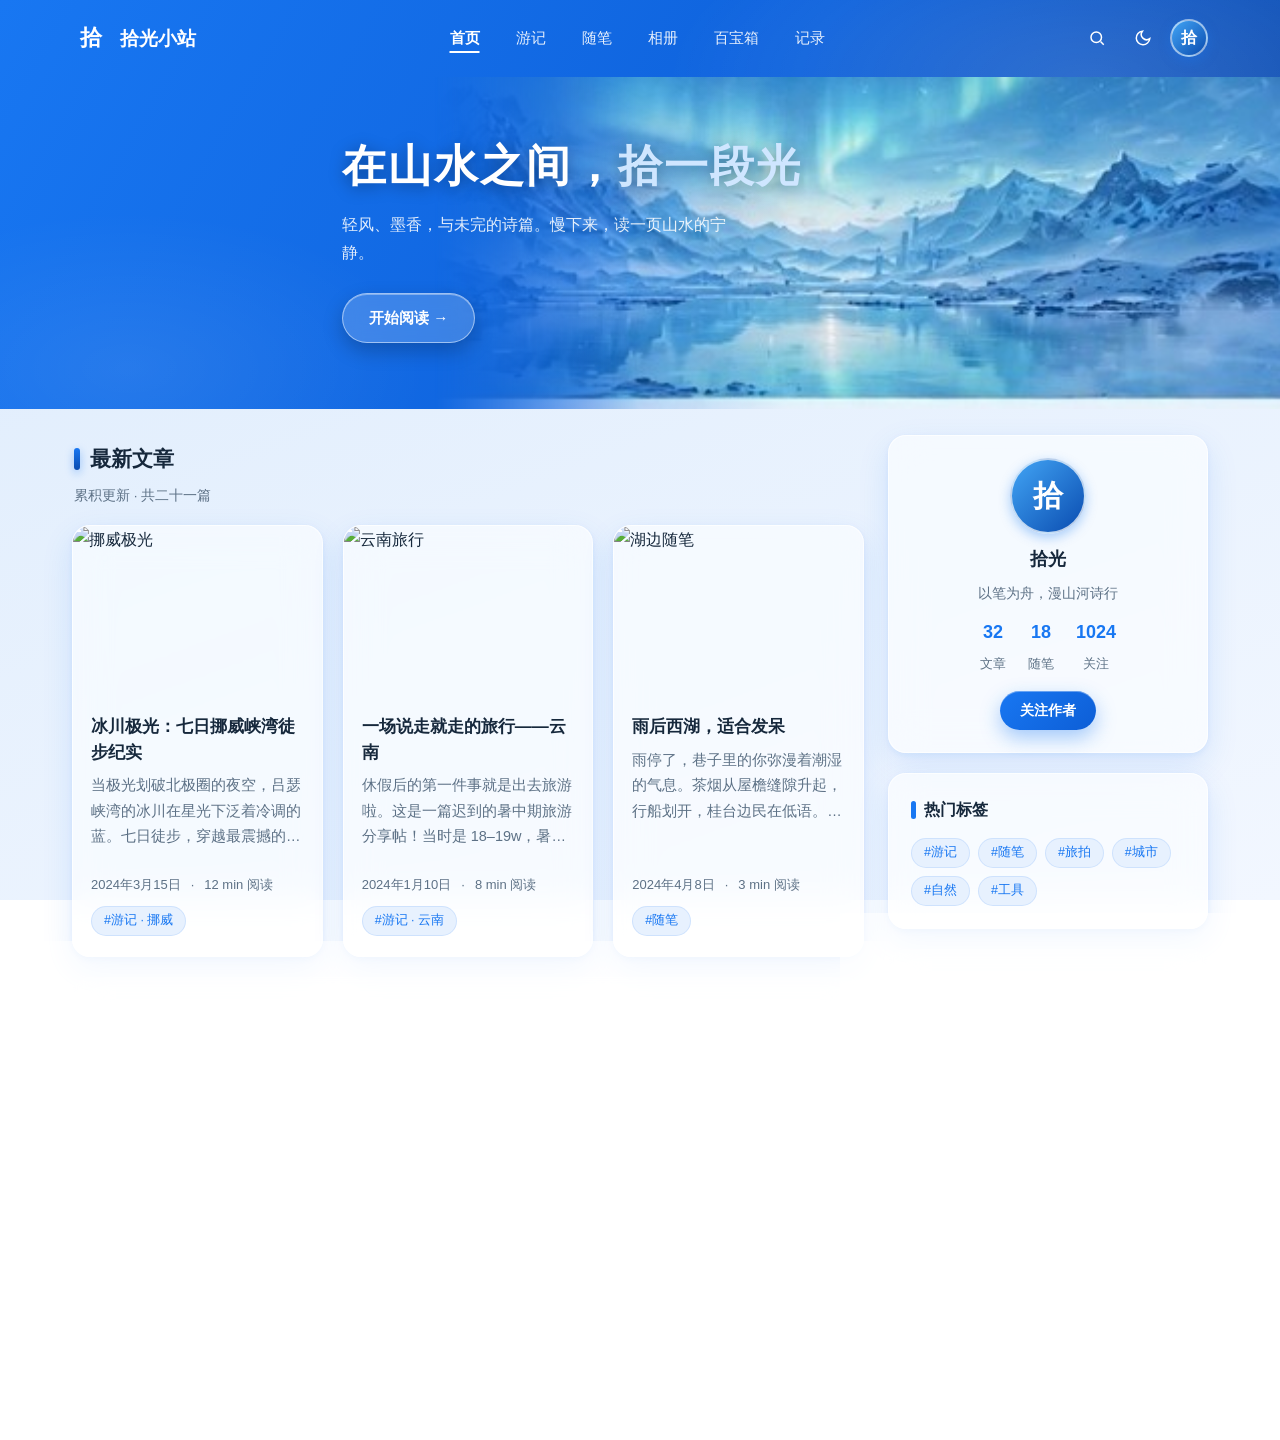
==== commit ac43d0d6: "修复首页作者卡片被顶起，随笔banner图直链" ====
--- a/index.html
+++ b/index.html
@@ -5,7 +5,7 @@
 <meta name="viewport" content="width=device-width, initial-scale=1.0">
 <title>拾光小站 · 首页</title>
 <meta name="description" content="拾光小站——游记、随笔、相册与百宝箱，记录山水与日常。">
-<link rel="stylesheet" href="css/style.css?v=13">
+<link rel="stylesheet" href="css/style.css?v=16">
 </head>
 <body data-page="index">
 
--- a/css/style.css
+++ b/css/style.css
@@ -494,6 +494,19 @@
   box-shadow: 0 4px 10px rgba(24,119,242,.3); }
 .tl-item h3 { font-size: 17.5px; margin-bottom: 6px; }
 .tl-item p { color: var(--muted); font-size: 14.5px; }
+
+/* ---------- 通用内页顶部（同步首页：蓝条导航 + banner 图只在下方） ---------- */
+.page-top { background: linear-gradient(120deg, #1877F2 0%, #0f63dd 55%, #0a45a5 100%); }
+.page-banner { position: relative; overflow: hidden;
+  background-position: center; background-size: cover; background-repeat: no-repeat;
+  background-color: #0a45a5; }
+.page-banner::after { content: ""; position: absolute; inset: 0; pointer-events: none;
+  background: linear-gradient(180deg, rgba(10,69,165,.35), rgba(10,69,165,.08) 50%, rgba(10,69,165,.45)); }
+.page-banner-inner { position: relative; z-index: 1; padding: 42px 22px 58px; }
+.page-banner-inner h1 { color: #fff; font-size: clamp(26px, 3.4vw, 36px); letter-spacing: 3px;
+  text-shadow: 0 3px 16px rgba(0,0,0,.4); margin-bottom: 8px; }
+.page-banner-inner p { color: rgba(255,255,255,.88); font-size: 14.5px; letter-spacing: 1px; }
+.album-panel .album-head { justify-content: center; margin: 0 0 24px; }
 
 /* ---------- 游记详情（贴渲染图科技风） ---------- */
 .travel-top { background: linear-gradient(120deg, #1877F2 0%, #0f63dd 55%, #0a45a5 100%); }
@@ -573,8 +586,8 @@
 .btn.follow { background: linear-gradient(135deg, var(--fb), var(--fb-dark)); color: #fff; border: none;
   box-shadow: 0 8px 18px rgba(24,119,242,.4); }
 .btn.follow:hover { color: #fff; transform: translateY(-2px); }
-/* 作者卡片飘在 banner 上（贴渲染图） */
-.sidebar .author-top { position: relative; z-index: 2; margin-top: -120px; }
+/* 作者卡片飘在 banner 上（仅游记页，贴渲染图） */
+body[data-page="travel"] .sidebar .author-top { position: relative; z-index: 2; margin-top: -120px; }
 
 /* ---------- 响应式 ---------- */
 @media (max-width: 1020px) {
@@ -627,4 +640,5 @@
   .tsec-media { grid-template-columns: 1fr; }
   .info-mini { grid-template-columns: repeat(2, 1fr); gap: 14px; }
   .sidebar .author-top { margin-top: 0; }
-}
+  .page-banner-inner { padding: 32px 22px 42px; }
+}
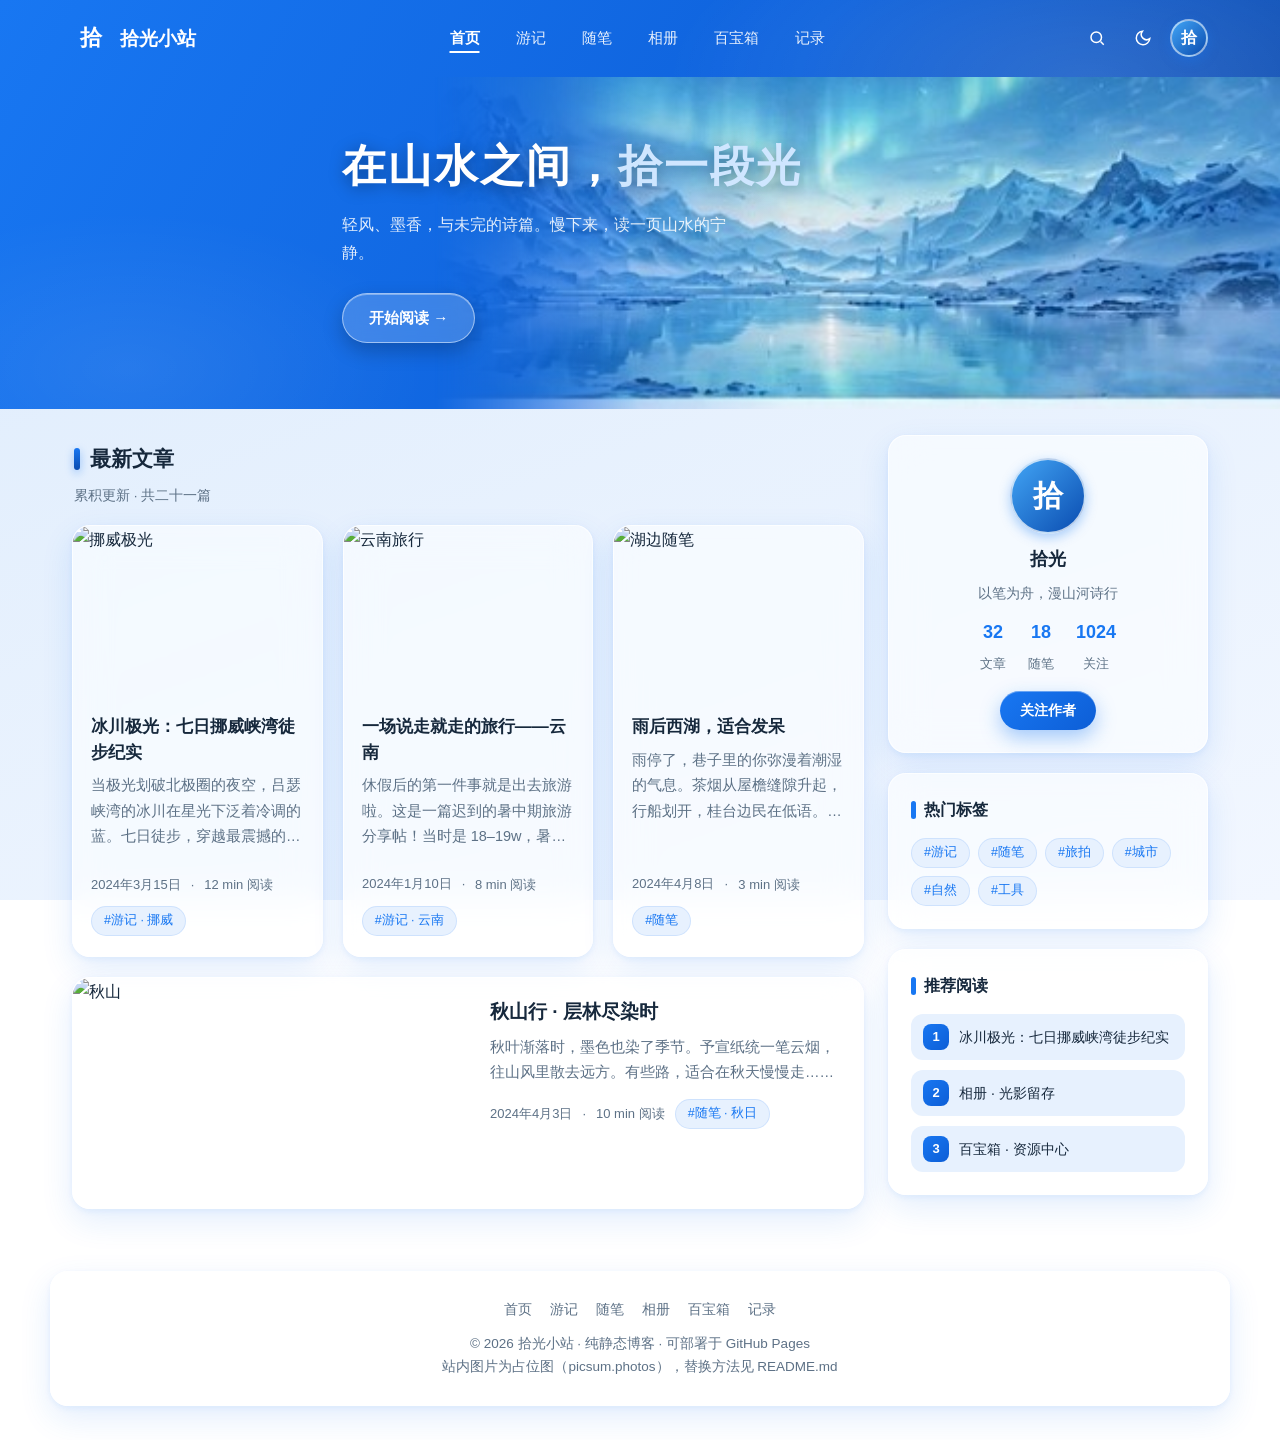
==== commit 8fcd5bfd: "记录页时间线左右交替" ====
--- a/index.html
+++ b/index.html
@@ -5,7 +5,7 @@
 <meta name="viewport" content="width=device-width, initial-scale=1.0">
 <title>拾光小站 · 首页</title>
 <meta name="description" content="拾光小站——游记、随笔、相册与百宝箱，记录山水与日常。">
-<link rel="stylesheet" href="css/style.css?v=16">
+<link rel="stylesheet" href="css/style.css?v=17">
 </head>
 <body data-page="index">
 
--- a/css/style.css
+++ b/css/style.css
@@ -479,15 +479,22 @@
 .res-card h3 { font-size: 16.5px; margin-bottom: 8px; }
 .res-card p { font-size: 13px; color: var(--muted); margin-bottom: 16px; min-height: 60px; }
 
-/* ---------- 记录时间线 ---------- */
-.timeline { position: relative; max-width: 760px; margin: 10px auto 50px; padding-left: 40px; }
-.timeline::before { content: ""; position: absolute; left: 13px; top: 6px; bottom: 6px; width: 3px;
-  border-radius: 3px; background: linear-gradient(180deg, var(--fb), rgba(24,119,242,.08)); }
-.tl-item { position: relative; margin-bottom: 22px; padding: 22px 24px; transition: transform .25s ease, box-shadow .25s ease; }
-.tl-item:hover { transform: translateX(6px); box-shadow: var(--shadow-2), var(--shadow-3); }
-.tl-item::before { content: ""; position: absolute; left: -33px; top: 28px; width: 16px; height: 16px;
+/* ---------- 记录时间线（左右交替） ---------- */
+.timeline { position: relative; max-width: 1020px; margin: 10px auto 50px; }
+.timeline::before { content: ""; position: absolute; left: 50%; top: 6px; bottom: 6px; width: 3px;
+  transform: translateX(-50%); border-radius: 3px;
+  background: linear-gradient(180deg, var(--fb), rgba(24,119,242,.08)); }
+.tl-item { position: relative; width: calc(50% - 36px); margin-bottom: 26px; padding: 22px 24px;
+  transition: transform .25s ease, box-shadow .25s ease; }
+.tl-item:nth-child(odd) { margin-right: auto; }
+.tl-item:nth-child(even) { margin-left: auto; }
+.tl-item:nth-child(odd):hover { transform: translateX(-6px); box-shadow: var(--shadow-2), var(--shadow-3); }
+.tl-item:nth-child(even):hover { transform: translateX(6px); box-shadow: var(--shadow-2), var(--shadow-3); }
+.tl-item::before { content: ""; position: absolute; top: 28px; width: 16px; height: 16px;
   border-radius: 50%; background: linear-gradient(135deg, var(--fb), var(--fb-deep));
   border: 3px solid #fff; box-shadow: 0 0 0 5px rgba(24,119,242,.22); }
+.tl-item:nth-child(odd)::before { right: -47px; }
+.tl-item:nth-child(even)::before { left: -47px; }
 .tl-date { display: inline-block; font-size: 12.5px; font-weight: 800; color: #fff;
   background: linear-gradient(135deg, var(--fb), var(--fb-dark));
   padding: 4px 14px; border-radius: 999px; margin-bottom: 10px; white-space: nowrap;
@@ -641,4 +648,10 @@
   .info-mini { grid-template-columns: repeat(2, 1fr); gap: 14px; }
   .sidebar .author-top { margin-top: 0; }
   .page-banner-inner { padding: 32px 22px 42px; }
-}
+  /* 记录时间线手机端回单列 */
+  .timeline { max-width: 760px; padding-left: 40px; }
+  .timeline::before { left: 13px; transform: none; }
+  .tl-item, .tl-item:nth-child(odd), .tl-item:nth-child(even) { width: auto; margin: 0 0 22px; }
+  .tl-item::before, .tl-item:nth-child(odd)::before, .tl-item:nth-child(even)::before { left: -33px; right: auto; }
+  .tl-item:hover { transform: translateX(6px); }
+}
